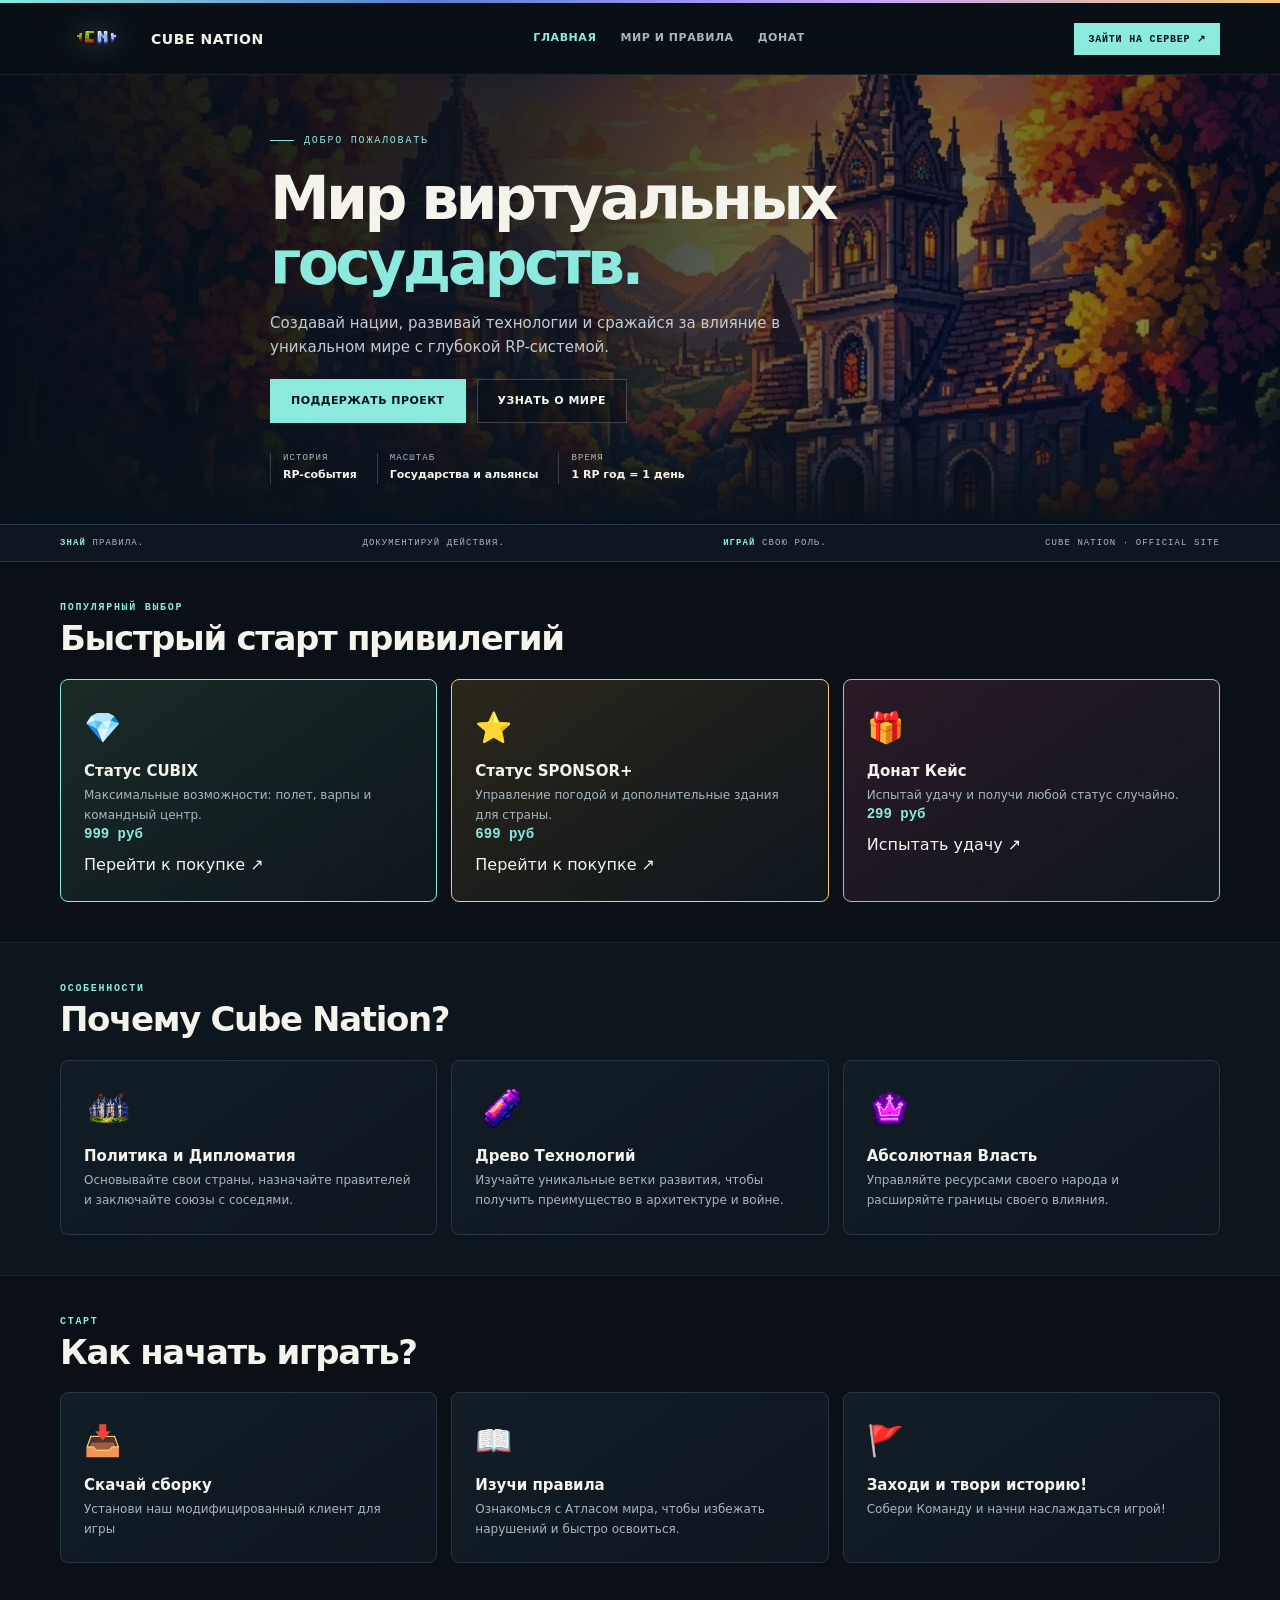
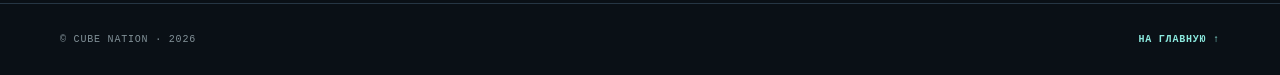
==== index.html @ 907c22b5 "Add files via upload" ====
<!DOCTYPE html>
<html lang="ru">
<head>
    <meta charset="UTF-8">
    <meta name="viewport" content="width=device-width, initial-scale=1.0">
    <title>Cube Nation — Главная</title>
    <link rel="stylesheet" href="site.css">
</head>
<body class="home-page">
    <div class="topline"></div>
    <header class="header">
        <div class="wrap nav">
            <a class="brand" href="index.html">
                <img class="brand-mark" src="assets/logo_gold.png" alt="">
                <span>CUBE NATION</span>
            </a>
            <nav class="navlinks">
                <a class="current" href="index.html">Главная</a>
                <a href="world.html">Мир и правила</a>
                <a href="donate.html">Донат</a>
            </nav>
            <a class="nav-cta" href="#">Зайти на сервер ↗</a>
        </div>
    </header>

    <section class="hero">
        <div class="hero-bg">
            <img src="assets/bg_main.png" alt="Main Background">
        </div>
        <div class="wrap hero-content">
            <div class="eyebrow">Добро пожаловать</div>
            <h1>Мир виртуальных<br><em>государств.</em></h1>
            <p>Создавай нации, развивай технологии и сражайся за влияние в уникальном мире с глубокой RP-системой.</p>
            <div class="actions">
                <a class="btn primary" href="donate.html">Поддержать проект</a>
                <a class="btn" href="world.html">Узнать о мире</a>
            </div>
            <div class="hero-meta">
                <div class="meta"><small>История</small><b>RP-события</b></div>
                <div class="meta"><small>Масштаб</small><b>Государства и альянсы</b></div>
                <div class="meta"><small>Время</small><b>1 RP год = 1 день</b></div>
            </div>
        </div>
    </section>

    <div class="ticker">
        <div class="wrap">
            <span><strong>Знай</strong> правила.</span>
            <span>Документируй действия.</span>
            <span><strong>Играй</strong> свою роль.</span>
            <span>Cube Nation · Official Site</span>
        </div>
    </div>

    <section class="section">
        <div class="wrap">
            <div class="section-head">
                <div>
                    <div class="section-kicker">Популярный выбор</div>
                    <h2>Быстрый старт привилегий</h2>
                </div>
            </div>
            <div class="feature-grid">
                <a class="feature" href="donate.html#tiers" style="border-color: var(--cyan); background: linear-gradient(145deg, #1a2a26, #0e161e);">
                    <div class="emoji" style="font-size: 30px; margin-bottom: 10px;">💎</div>
                    <h3>Статус CUBIX</h3>
                    <p>Максимальные возможности: полет, варпы и командный центр.</p>
                    <div class="case-price" style="margin-bottom: 10px;">999 руб</div>
                    <span class="text-link">Перейти к покупке ↗</span>
                </a>
                <a class="feature" href="donate.html#tiers" style="border-color: var(--gold); background: linear-gradient(145deg, #2a261a, #0e161e);">
                    <div class="emoji" style="font-size: 30px; margin-bottom: 10px;">⭐</div>
                    <h3>Статус SPONSOR+</h3>
                    <p>Управление погодой и дополнительные здания для страны.</p>
                    <div class="case-price" style="margin-bottom: 10px;">699 руб</div>
                    <span class="text-link">Перейти к покупке ↗</span>
                </a>
                <a class="feature" href="donate.html#cases" style="border-color: var(--violet); background: linear-gradient(145deg, #2a1a26, #0e161e);">
                    <div class="emoji" style="font-size: 30px; margin-bottom: 10px;">🎁</div>
                    <h3>Донат Кейс</h3>
                    <p>Испытай удачу и получи любой статус случайно.</p>
                    <div class="case-price" style="margin-bottom: 10px;">299 руб</div>
                    <span class="text-link">Испытать удачу ↗</span>
                </a>
            </div>
        </div>
    </section>

    <section class="section alt">
        <div class="wrap">
            <div class="section-head">
                <div>
                    <div class="section-kicker">Особенности</div>
                    <h2>Почему Cube Nation?</h2>
                </div>
            </div>
            <div class="feature-grid">
                <a class="feature" href="world.html">
                    <img src="assets/castle_icon.png" alt="">
                    <h3>Политика и Дипломатия</h3>
                    <p>Основывайте свои страны, назначайте правителей и заключайте союзы с соседями.</p>
                </a>
                <a class="feature" href="world.html">
                    <img src="assets/scroll_icon.png" alt="">
                    <h3>Древо Технологий</h3>
                    <p>Изучайте уникальные ветки развития, чтобы получить преимущество в архитектуре и войне.</p>
                </a>
                <a class="feature" href="world.html">
                    <img src="assets/crown_icon.png" alt="">
                    <h3>Абсолютная Власть</h3>
                    <p>Управляйте ресурсами своего народа и расширяйте границы своего влияния.</p>
                </a>
            </div>
        </div>
    </section>

    <section class="section">
        <div class="wrap">
            <div class="section-head">
                <div>
                    <div class="section-kicker">Старт</div>
                    <h2>Как начать играть?</h2>
                </div>
            </div>
            <div class="feature-grid">
                <div class="feature">
                    <a href="https://drive.google.com/file/d/16yOGEulPCULfH17jDnZ9B8iI1DKSP0wI/view">
                    <div class="emoji" style="font-size: 30px; margin-bottom: 10px;">📥</div>
                    <h3>Скачай сборку</h3>
                    <p>Установи наш модифицированный клиент для игры</p></a>
                </div>
                <div class="feature">
                    <a href="world.html">
                    <div class="emoji" style="font-size: 30px; margin-bottom: 10px;">📖</div>
                    <h3>Изучи правила</h3>
                    <p>Ознакомься с Атласом мира, чтобы избежать нарушений и быстро освоиться.</p>
                </div></a>
                <div class="feature">
                    <div class="emoji" style="font-size: 30px; margin-bottom: 10px;">🚩</div>
                    <h3>Заходи и твори историю!</h3>
                    <p>Собери Команду и начни наслаждаться игрой!</p>
                </div>
            </div>
        </div>
    </section>

    <footer class="footer">
        <div class="wrap">
            <span>© CUBE NATION · 2026</span>
            <a href="index.html">НА ГЛАВНУЮ ↑</a>
        </div>
    </footer>
</body>
</html>
---- site.css ----
:root {
  --bg: #0a1016;
  --surface: #101923;
  --surface2: #15212b;
  --line: #263644;
  --ink: #f4f4ed;
  --muted: #a8b6bd;
  --cyan: #8be9de;
  --lime: #c5f17b;
  --gold: #f5c879;
  --violet: #c6a3ff;
  --green-main: #8be9de;
  --green-dark: #6aa8a2;
  --font-main: 'Manrope', system-ui, -apple-system, sans-serif;
  --font-display: 'Unbounded', system-ui, sans-serif;
  --font-mono: 'DM Mono', monospace;
}

* {
  box-sizing: border-box
}

html {
  scroll-behavior: smooth;
  scroll-padding-top: 86px
}

body {
  margin: 0;
  background: var(--bg);
  color: var(--ink);
  font-family: var(--font-main);
  line-height: 1.65;
  -webkit-font-smoothing: antialiased;
  -moz-osx-font-smoothing: grayscale;
}

a {
  color: inherit;
  text-decoration: none
}

img {
  display: block;
  max-width: 100%
}

button {
  font: inherit
}

.wrap {
  width: min(1160px,calc(100% - 44px));
  margin: auto
}

.topline {
  height: 3px;
  background: linear-gradient(90deg,var(--cyan),#597ed0,var(--violet),var(--gold))
}

.header {
  position: sticky;
  top: 0;
  z-index: 30;
  height: 72px;
  background: #0a1016eF;
  border-bottom: 1px solid #ffffff13;
  backdrop-filter: blur(16px)
}

.nav {
  height: 100%;
  display: flex;
  align-items: center;
  justify-content: space-between;
  gap: 24px
}

.brand {
  display: flex;
  gap: 11px;
  align-items: center;
  font: 600 14px var(--font-display);
  letter-spacing: .04em;
  text-transform: uppercase;
}

.brand-mark {
  width: 80px;
  height: 80px;
  object-fit: contain;
  filter: drop-shadow(0 0 12px #81e6dd44)
}

.navlinks {
  display: flex;
  gap: 24px;
  align-items: center;
  color: #a9b5bb;
  font-size: 11px;
  font-weight: 800;
  font-family: var(--font-display);
}

.navlinks a {
  transition: color .2s;
  text-transform: uppercase;
  letter-spacing: .05em;
}

.navlinks a:hover,.navlinks .current {
  color: var(--cyan)
}

.nav-cta {
  font: 10px var(--font-mono);
  letter-spacing: .08em;
  text-transform: uppercase;
  color: var(--bg);
  background: var(--cyan);
  padding: 10px 14px;
  transition: transform .2s,box-shadow .2s;
  font-weight: 800;
}

.nav-cta:hover {
  transform: translateY(-2px);
  box-shadow: 0 7px 24px #8be9de3b
}

.hero {
  min-height: 400px;
  position: relative;
  isolation: isolate;
  display: flex;
  align-items: center;
  overflow: hidden;
  background: #101a26
}

.hero-bg {
  position: absolute;
  inset: 0;
  z-index: -2
}

.hero-bg img {
  width: 100%;
  height: 100%;
  object-fit: cover;
  animation: slowzoom 24s ease-in-out infinite alternate
}

.hero-bg:after {
  content: "";
  position: absolute;
  inset: 0;
  background: linear-gradient(90deg,#081018ed 0%,#09121bd9 40%,#09121b70 74%,#09121b8c),linear-gradient(0deg,#0a1016 0%,transparent 30%,#08101833 100%)
}

.hero-content {
  position: relative;
  z-index: 1;
  max-width: 740px;
  padding: 60px 0 40px
}

.eyebrow,.overline {
  display: flex;
  gap: 10px;
  align-items: center;
  color: var(--cyan);
  font: 10px var(--font-mono);
  letter-spacing: .18em;
  text-transform: uppercase;
  font-weight: 500;
}

.eyebrow:before {
  content: "";
  width: 24px;
  height: 1px;
  background: currentColor
}

.hero h1 {
  font: clamp(30px,5vw,60px)/1.08 var(--font-display);
  letter-spacing: -.06em;
  margin: 20px 0 15px;
  max-width: 800px;
  font-weight: 700;
}

.hero h1 em {
  font-style: normal;
  color: var(--cyan);
  font-weight: 600;
}

.hero p {
  max-width: 570px;
  font-size: 15px;
  color: #c2ccd0;
  line-height: 1.6;
  font-weight: 400;
}

.actions {
  display: flex;
  gap: 11px;
  flex-wrap: wrap;
  margin-top: 20px
}

.btn {
  display: inline-flex;
  align-items: center;
  justify-content: center;
  gap: 10px;
  padding: 12px 20px;
  border: 1px solid #ffffff35;
  color: var(--ink);
  background: #0a10168a;
  font-size: 11px;
  font-weight: 800;
  font-family: var(--font-display);
  letter-spacing: .04em;
  cursor: pointer;
  transition: all .25s;
  text-transform: uppercase;
}

.btn:hover {
  border-color: var(--cyan);
  transform: translateY(-2px)
}

.btn.primary {
  background: var(--cyan);
  border-color: var(--cyan);
  color: #071117
}

.btn.primary:hover {
  box-shadow: 0 8px 28px #8be9de40
}

.hero-meta {
  display: flex;
  gap: 20px;
  flex-wrap: wrap;
  margin-top: 30px
}

.meta {
  border-left: 1px solid #ffffff30;
  padding-left: 12px
}

.meta small {
  display: block;
  color: #a9bbc0;
  font: 9px var(--font-mono);
  letter-spacing: .12em;
  text-transform: uppercase;
  font-weight: 500;
}

.meta b {
  display: block;
  font-size: 11px;
  margin-top: 3px;
  font-weight: 700;
}

.ticker {
  border-block: 1px solid var(--line);
  background: #0e171f
}

.ticker .wrap {
  display: flex;
  justify-content: space-between;
  gap: 18px;
  flex-wrap: wrap;
  padding: 13px 0;
  color: #aab8bd;
  font: 9px var(--font-mono);
  letter-spacing: .12em;
  text-transform: uppercase;
}

.ticker strong {
  color: var(--cyan);
  font-weight: 600
}

.section {
  padding: 40px 0
}

.section.alt {
  background: #0d151d;
  border-block: 1px solid #ffffff0c
}

.section-head {
  display: flex;
  align-items: flex-end;
  justify-content: space-between;
  gap: 18px;
  margin-bottom: 20px
}

.section-kicker {
  color: var(--cyan);
  font: 10px var(--font-mono);
  letter-spacing: .17em;
  text-transform: uppercase;
  font-weight: 600;
}

.section h2 {
  font: clamp(22px,3vw,34px)/1.2 var(--font-display);
  letter-spacing: -.04em;
  margin: 5px 0 0;
  font-weight: 700;
}

.feature-grid {
  display: grid;
  grid-template-columns: repeat(3,1fr);
  gap: 14px
}

.feature {
  padding: 23px;
  border: 1px solid var(--line);
  background: linear-gradient(145deg,#121d26,#0e161e);
  transition: transform .25s,border-color .25s;
  border-radius: 8px;
}

.feature:hover {
  transform: translateY(-4px);
  border-color: var(--cyan)
}

.feature img {
  height: 48px;
  width: 48px;
  object-fit: contain;
  margin-bottom: 15px
}

.feature h3 {
  font: 15px var(--font-display);
  margin: 0 0 6px;
  font-weight: 700;
}

.feature p {
  font-size: 12px;
  color: var(--muted);
  margin: 0;
  font-weight: 400;
}

.tiers {
  display: grid;
  grid-template-columns: repeat(3,1fr);
  gap: 12px;
  align-items: stretch
}

.tier {
  border: 1px solid var(--line);
  background: var(--surface);
  transition: transform .35s cubic-bezier(.2,.75,.2,1),border-color .35s,box-shadow .35s;
  border-radius: 8px;
}

.tier:hover {
  transform: translateY(-8px);
  border-color: var(--cyan);
  box-shadow: 0 18px 44px #0007
}

.tier .don-art {
  
  height: 160px;
  background: radial-gradient(ellipse,#263b49,#111922 72%);
  position: relative;
  display: grid;
  place-items: center;
  overflow: hidden;
  z-index: 1;
}

.tier .don-art:before {
  content: "";
  position: absolute;
  width: 140px;
  height: 140px;
  border: 1px solid #8be9de33;
  transform: rotate(45deg);
  box-shadow: 0 0 0 15px #8be9de09, 0 0 0 30px #8be9de06;
  animation: orbit 20s linear infinite;
  pointer-events: none;
  z-index: -1;
}

.tier .don-art img {
  width: auto;
  height: 130px;
  object-fit: contain;
  animation: donateFloat 5s ease-in-out infinite;
  z-index: 2;
}

.tier .don-info {
  padding: 20px;
}

.tier .don-info h3 {
  font: 20px var(--font-display);
  margin: 5px 0 2px;
  font-weight: 700;
}

.tier .price {
  font: 22px var(--font-mono);
  color: var(--cyan);
  margin: 2px 0 12px;
  font-weight: 600;
}

.tier ul {
  list-style: none;
  padding: 0;
  margin: 0
}

.tier li {
  position: relative;
  padding: 6px 0 6px 17px;
  border-top: 1px solid var(--line);
  font-size: 12px;
  line-height: 1.6;
  color: #b0bdc2;
  font-weight: 400;
}

.tier li:before {
  content: "✦";
  position: absolute;
  left: 0;
  color: var(--cyan);
  font-size: 14px;
}

.tier code {
  font: 10px var(--font-mono);
  color: #d7f5ef;
  background: #17262b;
  padding: 2px 4px;
  border-radius: 3px;
}

.case-grid {
  display: grid;
  grid-template-columns: repeat(4,1fr);
  gap: 12px
}

.case-card {
  padding: 20px;
  background: var(--surface);
  border: 1px solid var(--line);
  text-align: center;
  transition: transform .3s,border-color .3s,background .3s;
  border-radius: 8px;
}

.case-card:hover {
  transform: translateY(-5px);
  border-color: var(--cyan);
  background: #14212a
}

.case-card .emoji {
  font-size: 36px;
  display: block;
  margin-bottom: 12px;
}

.case-card h3 {
  font: 15px var(--font-display);
  margin: 5px 0;
  font-weight: 700;
}

.case-card p {
  font-size: 12px;
  color: var(--muted);
  margin-bottom: 12px;
}

.case-price {
  font: 14px var(--font-mono);
  color: var(--cyan);
  margin-bottom: 12px;
  display: block;
  font-weight: 600;
}

.footer {
  border-top: 1px solid var(--line);
  padding: 30px 0;
  color: #829198;
  font: 10px var(--font-mono);
  letter-spacing: .08em;
}

.footer .wrap {
  display: flex;
  justify-content: space-between;
  gap: 15px;
  flex-wrap: wrap
}

.footer a {
  color: var(--cyan);
  font-weight: 700;
}

@keyframes slowzoom {
  from { transform: scale(1) }
  to { transform: scale(1.07) }
}

@keyframes donateFloat {
  0%,100% { transform: translateY(0) rotate(-1deg) }
  50% { transform: translateY(-9px) rotate(1deg) }
}

@keyframes orbit {
  to { transform: rotate(405deg) }
}

@media(max-width:850px) {
  .tiers, .feature-grid {
    grid-template-columns: repeat(2,1fr)
  }
  .case-grid {
    grid-template-columns: repeat(2,1fr)
  }
}

@media(max-width:580px) {
  .tiers, .feature-grid, .case-grid {
    grid-template-columns: 1fr
  }
}


.world-page .notice {
  background: linear-gradient(90deg, #15212b, #0a1016);
  margin-top: 40px;
  border-left: 4px solid var(--cyan);
  padding: 30px;
  margin-bottom: 20px;
  font-size: 14px;
  color: #c2ccd0;
  border-radius: 0 8px 8px 0;
}

.world-page .rules-grid {
  display: grid;
  gap: 0px;
  margin-bottom: 10px;
}

.world-page .rule {
  background: var(--surface);
  border: 1px solid var(--line);
  border-radius: 8px;
  transition: border-color .2s;
  margin-bottom: 20px;
}

.world-page .rule:hover {
  border-color: var(--cyan);
}

.world-page .rule summary {
  padding: 15px 20px;
  font: 14px var(--font-display);
  cursor: pointer;
  font-weight: 600;
  user-select: none;
  outline: none;
  list-style: none;
  display: flex;
  align-items: center;
}

.world-page .rule summary::-webkit-details-marker {
  display: none;
}

.world-page .rule summary:before {
  content: '▶';
  display: inline-block;
  margin-right: 10px;
  font-size: 10px;
  transition: transform .2s;
  color: var(--cyan);
}

.world-page .rule[open] summary:before {
  transform: rotate(90deg);
}

.world-page .rule-body {
  padding: 0 20px 20px;
  font-size: 13px;
  color: #a8b6bd;
  border-top: 1px solid var(--line);
  padding-top: 15px;
}

.world-page .rule-body ul, .world-page .rule-body ol {
  padding-left: 25px;
  margin: 0;
}

.world-page .rule-body li {
  margin-bottom: 8px;
}

.world-page .cards {
  display: grid;
  grid-template-columns: repeat(auto-fit, minmax(280px, 1fr));
  gap: 16px;
  margin-top: 20px;
}

.world-page .card {
  background: var(--surface);
  border: 1px solid var(--line);
  padding: 25px;
  border-radius: 8px;
  transition: transform .2s, border-color .2s;
}

.world-page .card:hover {
  transform: translateY(-5px);
  border-color: var(--cyan);
}

.world-page .card .icon {
  font-size: 32px;
  margin-bottom: 15px;
  display: block;
}

.world-page .card h3 {
  font: 16px var(--font-main);
  margin: 0 0 10px;
  font-weight: 700;
}

.world-page .card p {
  font-size: 13px;
  color: var(--muted);
  line-height: 1.5;
  margin: 0;
}

.world-page .spirit-search-tools {
  display: flex;
  align-items: center;
  gap: 15px;
  margin-bottom: 30px;
}

.world-page .spirit-search-box {
  position: relative;
  display: flex;
  align-items: center;
  background: var(--surface);
  border: 1px solid var(--line);
  border-radius: 30px;
  padding: 0 15px;
  width: 100%;
  max-width: 400px;
  transition: border-color .2s;
}

.world-page .spirit-search-box:focus-within {
  border-color: var(--cyan);
}

.world-page .spirit-search-box span {
  color: var(--muted);
  margin-right: 10px;
  font-size: 14px;
}

.world-page .search {
  background: none;
  border: none;
  color: var(--ink);
  padding: 10px 0;
  width: 100%;
  font-family: var(--font-main);
  font-size: 14px;
  outline: none;
}

.world-page .spirit-count {
  font: 11px var(--font-mono);
  color: var(--muted);
  text-transform: uppercase;
}

.world-page .spirits {
  display: grid;
  grid-template-columns: repeat(auto-fill, minmax(300px, 1fr));
  gap: 16px;
}

.world-page .spirit {
  background: var(--surface);
  border: 1px solid var(--line);
  padding: 20px;
  border-radius: 8px;
  transition: border-color .2s;
}

.world-page .spirit:hover {
  border-color: var(--cyan);
}

.world-page .spirit-top {
  display: flex;
  justify-content: space-between;
  align-items: center;
  margin-bottom: 10px;
}

.world-page .spirit-top h3 {
  font: 15px var(--font-display);
  margin: 0;
  font-weight: 700;
}

.world-page .spirit-top .country {
  font: 10px var(--font-mono);
  background: var(--line);
  padding: 2px 6px;
  border-radius: 4px;
  color: var(--cyan);
  text-transform: uppercase;
}

.world-page .spirit p {
  font-size: 13px;
  color: #a8b6bd;
  line-height: 1.5;
  margin: 0;
  font-family: var(--font-main);
  font-weight: 400;
}

.world-page .server-box {
  background: linear-gradient(145deg, #121d26, #0e161e);
  border: 2px solid var(--line);
  padding: 30px;
  border-radius: 16px;
  display: flex;
  align-items: center;
  justify-content: space-between;
  gap: 20px;
  margin-bottom: 30px;
  transition: border-color .3s;
}

.world-page .server-box:hover {
  border-color: var(--cyan);
}

.world-page .server-ip {
  font: 24px var(--font-mono);
  font-weight: 700;
  color: var(--cyan);
  margin-bottom: 5px;
}

.world-page .server-sub {
  font-size: 12px;
  color: var(--muted);
  text-transform: uppercase;
  letter-spacing: .05em;
}

.world-page .server-box .copy {
  background: var(--cyan);
  color: #071117;
  border: none;
  padding: 12px 24px;
  border-radius: 8px;
  font: 12px var(--font-display);
  font-weight: 800;
  cursor: pointer;
  transition: transform .2s, box-shadow .2s;
}

.world-page .server-box .copy:hover {
  transform: translateY(-2px);
  box-shadow: 0 5px 15px #8be9de44;
}

.world-page .link-row {
  display: flex;
  gap: 12px;
  justify-content: center;
}

.world-page .spirit-empty {
  grid-column: 1 / -1;
  text-align: center;
  padding: 40px;
  color: var(--muted);
  font-style: italic;
}
.don-art-title{
font-family: var(--font-main);
}
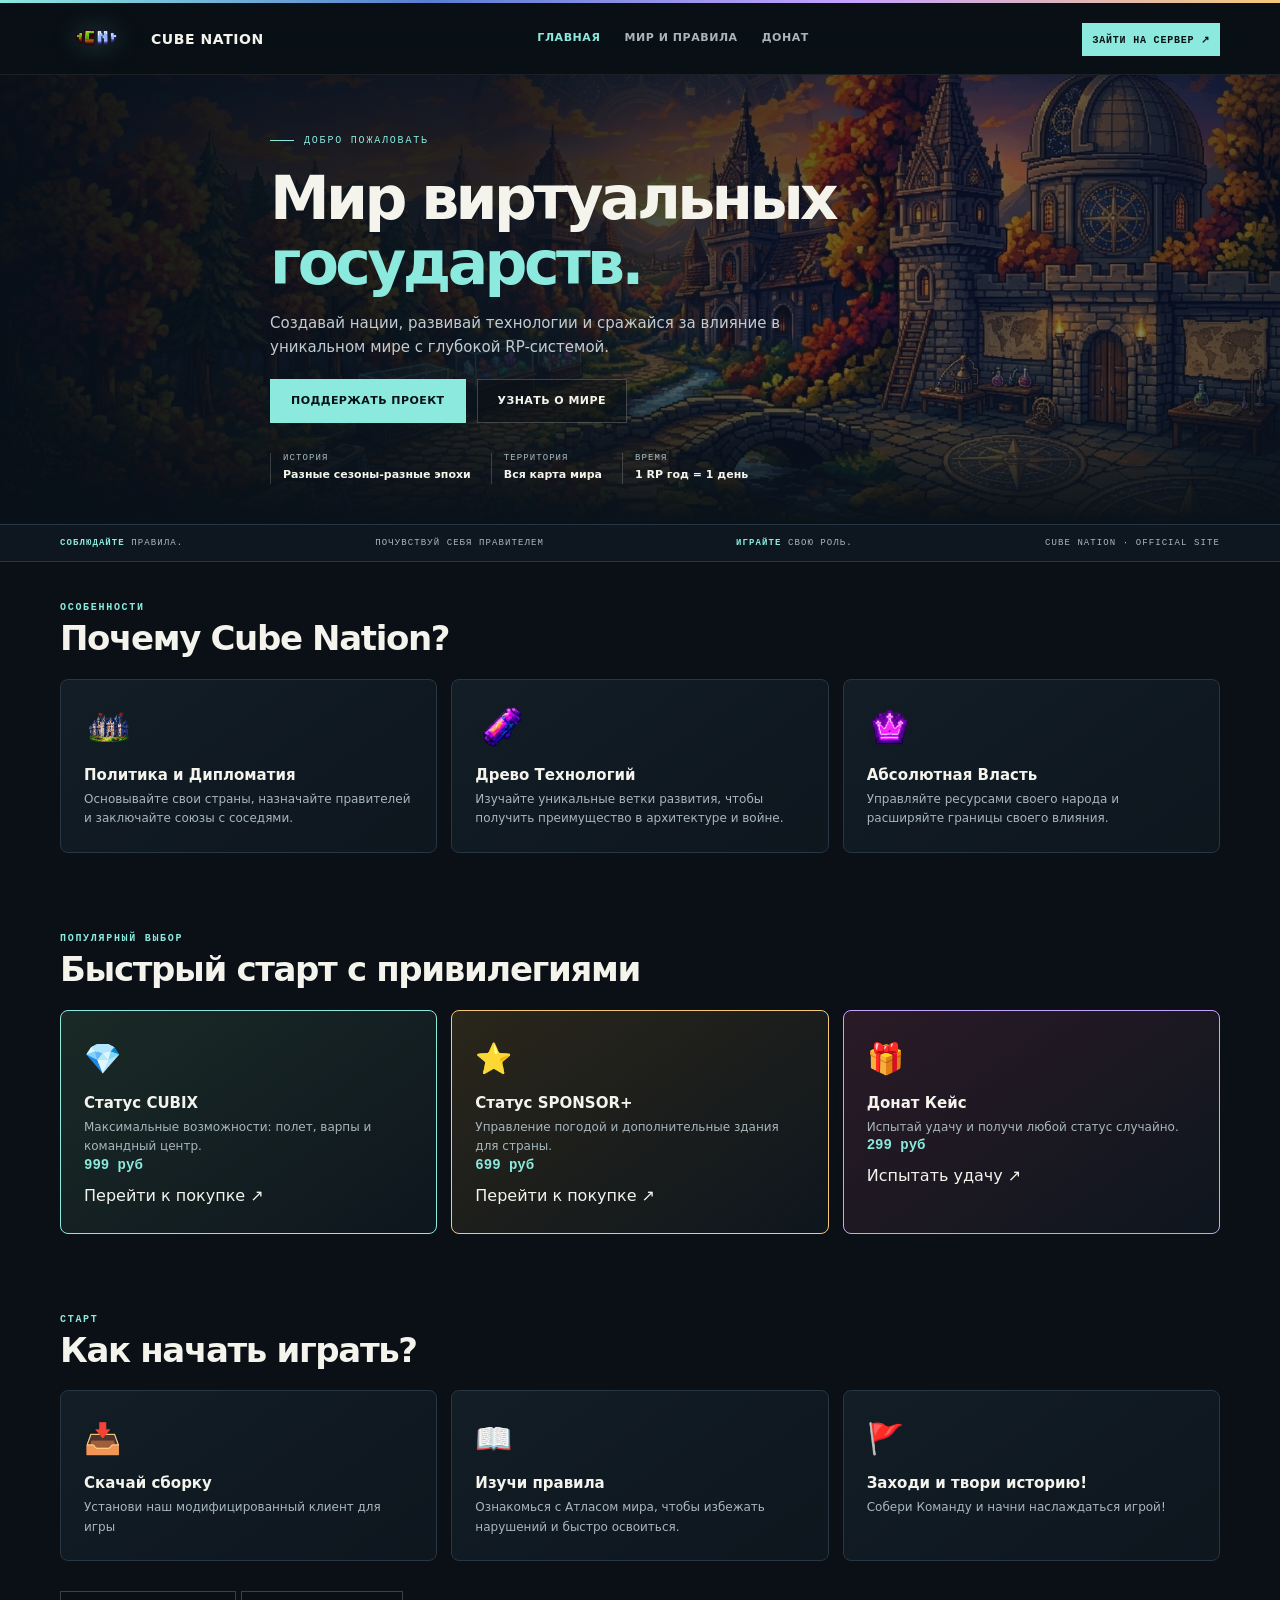
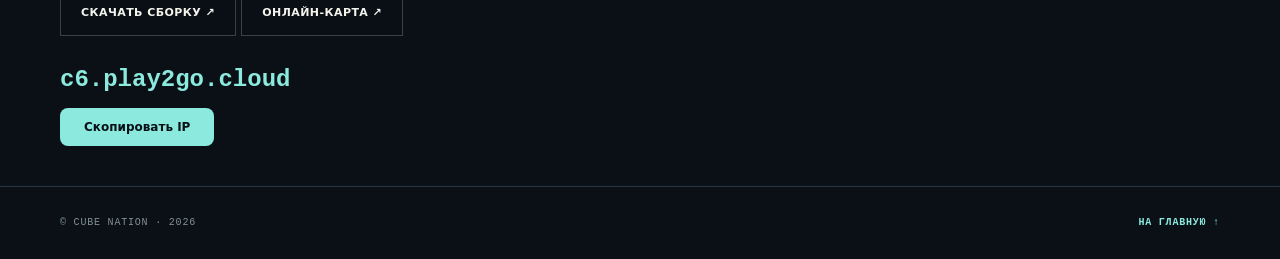
==== commit cc3a0036: "Add files via upload" ====
--- a/index.html
+++ b/index.html
@@ -19,7 +19,8 @@
                 <a href="world.html">Мир и правила</a>
                 <a href="donate.html">Донат</a>
             </nav>
-            <a class="nav-cta" href="#">Зайти на сервер ↗</a>
+            <div class="server-box">
+            <a style="padding-top: 12px;" class="nav-cta" href="#start">Зайти на сервер ↗</a>
         </div>
     </header>
 
@@ -36,8 +37,8 @@
                 <a class="btn" href="world.html">Узнать о мире</a>
             </div>
             <div class="hero-meta">
-                <div class="meta"><small>История</small><b>RP-события</b></div>
-                <div class="meta"><small>Масштаб</small><b>Государства и альянсы</b></div>
+                <div class="meta"><small>История</small><b>Разные сезоны-разные эпохи</b></div>
+                <div class="meta"><small>Территория</small><b>Вся карта мира</b></div>
                 <div class="meta"><small>Время</small><b>1 RP год = 1 день</b></div>
             </div>
         </div>
@@ -45,19 +46,48 @@
 
     <div class="ticker">
         <div class="wrap">
-            <span><strong>Знай</strong> правила.</span>
-            <span>Документируй действия.</span>
-            <span><strong>Играй</strong> свою роль.</span>
+            <span><strong>Соблюдайте</strong> правила.</span>
+            <span>Почувствуй себя правителем</span>
+            <span><strong>Играйте</strong> свою роль.</span>
             <span>Cube Nation · Official Site</span>
         </div>
     </div>
+
 
     <section class="section">
         <div class="wrap">
             <div class="section-head">
                 <div>
+                    <div class="section-kicker">Особенности</div>
+                    <h2>Почему Cube Nation?</h2>
+                </div>
+            </div>
+            <div class="feature-grid">
+                <a class="feature" href="world.html">
+                    <img src="assets/castle_icon.png" alt="">
+                    <h3>Политика и Дипломатия</h3>
+                    <p>Основывайте свои страны, назначайте правителей и заключайте союзы с соседями.</p>
+                </a>
+                <a class="feature" href="world.html">
+                    <img src="assets/scroll_icon.png" alt="">
+                    <h3>Древо Технологий</h3>
+                    <p>Изучайте уникальные ветки развития, чтобы получить преимущество в архитектуре и войне.</p>
+                </a>
+                <a class="feature" href="world.html">
+                    <img src="assets/crown_icon.png" alt="">
+                    <h3>Абсолютная Власть</h3>
+                    <p>Управляйте ресурсами своего народа и расширяйте границы своего влияния.</p>
+                </a>
+            </div>
+        </div>
+    </section>
+    
+    <section class="section">
+        <div class="wrap">
+    <div class="section-head">
+                <div>
                     <div class="section-kicker">Популярный выбор</div>
-                    <h2>Быстрый старт привилегий</h2>
+                    <h2>Быстрый старт с привилегиями</h2>
                 </div>
             </div>
             <div class="feature-grid">
@@ -81,34 +111,6 @@
                     <p>Испытай удачу и получи любой статус случайно.</p>
                     <div class="case-price" style="margin-bottom: 10px;">299 руб</div>
                     <span class="text-link">Испытать удачу ↗</span>
-                </a>
-            </div>
-        </div>
-    </section>
-
-    <section class="section alt">
-        <div class="wrap">
-            <div class="section-head">
-                <div>
-                    <div class="section-kicker">Особенности</div>
-                    <h2>Почему Cube Nation?</h2>
-                </div>
-            </div>
-            <div class="feature-grid">
-                <a class="feature" href="world.html">
-                    <img src="assets/castle_icon.png" alt="">
-                    <h3>Политика и Дипломатия</h3>
-                    <p>Основывайте свои страны, назначайте правителей и заключайте союзы с соседями.</p>
-                </a>
-                <a class="feature" href="world.html">
-                    <img src="assets/scroll_icon.png" alt="">
-                    <h3>Древо Технологий</h3>
-                    <p>Изучайте уникальные ветки развития, чтобы получить преимущество в архитектуре и войне.</p>
-                </a>
-                <a class="feature" href="world.html">
-                    <img src="assets/crown_icon.png" alt="">
-                    <h3>Абсолютная Власть</h3>
-                    <p>Управляйте ресурсами своего народа и расширяйте границы своего влияния.</p>
                 </a>
             </div>
         </div>
@@ -141,6 +143,14 @@
                     <p>Собери Команду и начни наслаждаться игрой!</p>
                 </div>
             </div>
+
+            <div style="margin-top: 30px;" class="link-row" id="start">
+                    <a class="btn" href="https://drive.google.com/file/d/16yOGEulPCULfH17jDnZ9B8iI1DKSP0wI/view?usp=drive_link" target="_blank" rel="noreferrer">Скачать сборку ↗</a>
+                    <a class="btn" href="http://c6.play2go.cloud:20552/" target="_blank" rel="noreferrer">Онлайн-карта ↗</a>
+                    <div style="margin-top: 30px;" class="server-ip">c6.play2go.cloud</div>
+                        <button style="margin-top: 10px;" class="copy" data-copy-ip>Скопировать IP</button>
+                    </div>
+                </div>
         </div>
     </section>
 
@@ -150,5 +160,6 @@
             <a href="index.html">НА ГЛАВНУЮ ↑</a>
         </div>
     </footer>
+     <script src="site.js"></script>
 </body>
 </html>
--- a/site.css
+++ b/site.css
@@ -119,7 +119,7 @@
   text-transform: uppercase;
   color: var(--bg);
   background: var(--cyan);
-  padding: 10px 14px;
+  padding: 10px 10px;
   transition: transform .2s,box-shadow .2s;
   font-weight: 800;
 }
@@ -148,7 +148,7 @@
 .hero-bg img {
   width: 100%;
   height: 100%;
-  object-fit: cover;
+  object-fit:cover;
   animation: slowzoom 24s ease-in-out infinite alternate
 }
 
@@ -792,6 +792,13 @@
   border-color: var(--cyan);
 }
 
+.home-page .server-ip {
+  font: 24px var(--font-mono);
+  font-weight: 700;
+  color: var(--cyan);
+  margin-bottom: 5px;
+}
+
 .world-page .server-ip {
   font: 24px var(--font-mono);
   font-weight: 700;
@@ -804,6 +811,18 @@
   color: var(--muted);
   text-transform: uppercase;
   letter-spacing: .05em;
+}
+
+.copy {
+  background: var(--cyan);
+  color: #071117;
+  border: none;
+  padding: 12px 24px;
+  border-radius: 8px;
+  font: 12px var(--font-display);
+  font-weight: 800;
+  cursor: pointer;
+  transition: transform .2s, box-shadow .2s;
 }
 
 .world-page .server-box .copy {
